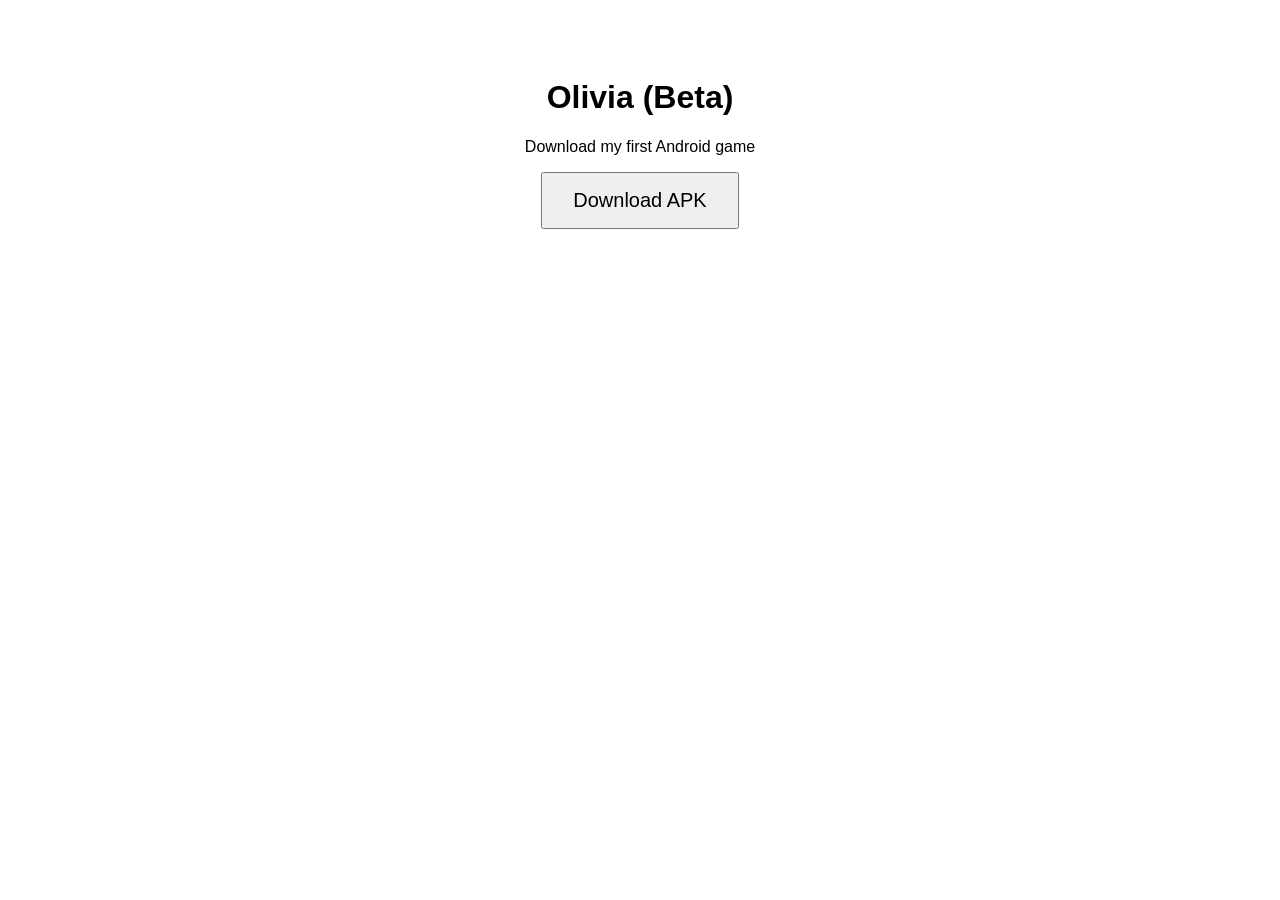
==== index.html @ 300597ec "Add initial index.html for Olivia game download this is my first android game and you playing and gi" ====
<!DOCTYPE html>
<html>
<head>
  <title>Olivia – Download</title>
</head>
<body style="font-family: Arial; text-align: center; padding: 50px;">
  <h1>Olivia (Beta)</h1>
  <p>Download my first Android game</p>

  <a href="https://github.com/ANSAH77/Olivia-Beta1.01.">
    <button style="font-size: 20px; padding: 15px 30px;">
      Download APK
    </button>
  </a>
</body>
</html>
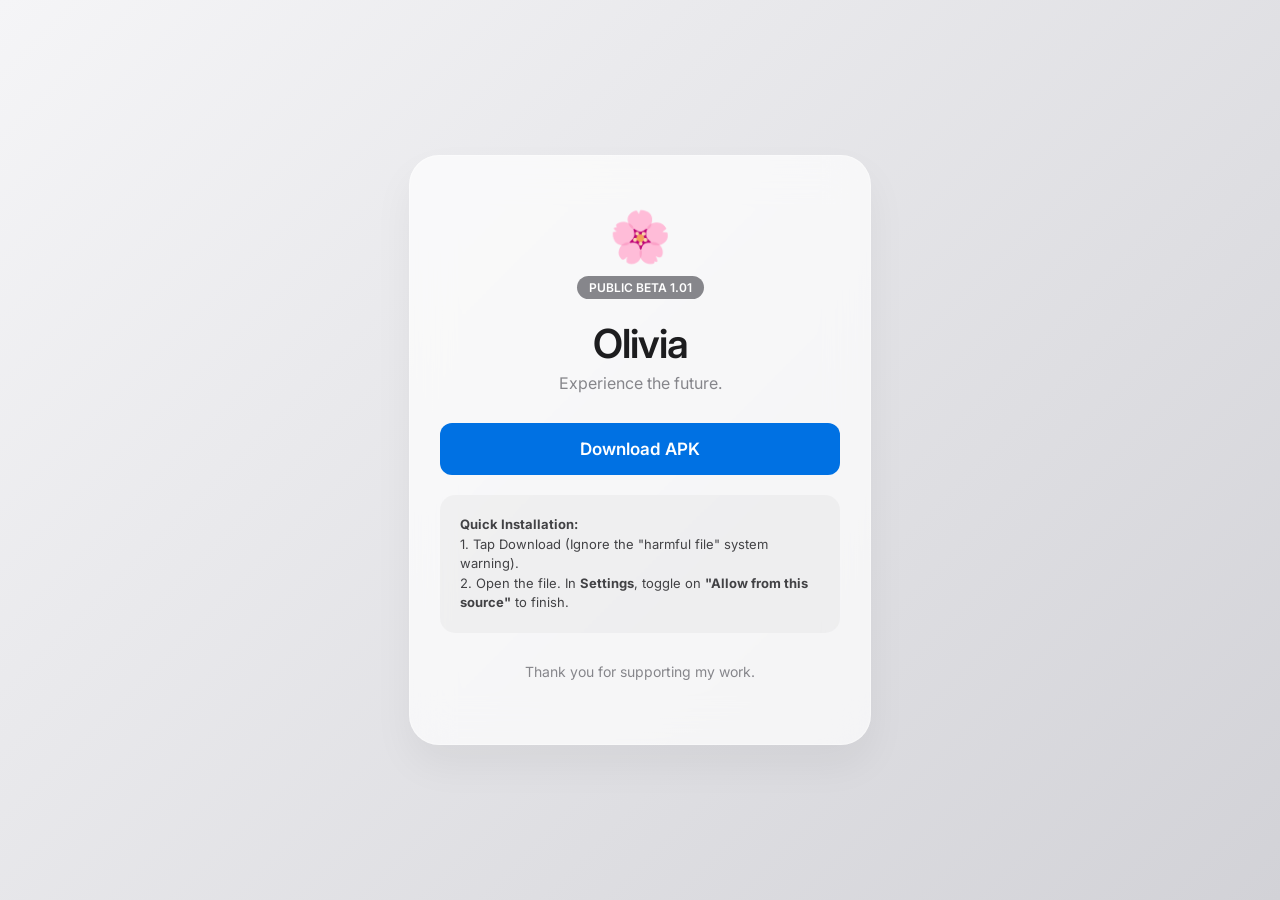
==== commit b4decee5: "Update index.html" ====
--- a/index.html
+++ b/index.html
@@ -1,16 +1,71 @@
 <!DOCTYPE html>
-<html>
+<html lang="en">
 <head>
-  <title>Olivia – Download</title>
+    <meta charset="UTF-8">
+    <meta name="viewport" content="width=device-width, initial-scale=1.0">
+    <title>Olivia | Public Beta 1.01</title>
+    <link href="https://fonts.googleapis.com/css2?family=Inter:wght@300;400;600&display=swap" rel="stylesheet">
+    <style>
+        :root { --apple-blue: #0071e3; --glass: rgba(255, 255, 255, 0.7); }
+        body { 
+            margin: 0; padding: 0; font-family: 'Inter', sans-serif; 
+            background: linear-gradient(135deg, #f5f5f7 0%, #d2d2d7 100%);
+            display: flex; justify-content: center; align-items: center; min-height: 100vh;
+            color: #1d1d1f;
+        }
+        .apple-card {
+            background: var(--glass);
+            backdrop-filter: blur(20px);
+            -webkit-backdrop-filter: blur(20px);
+            border-radius: 30px;
+            padding: 50px 30px;
+            width: 90%; max-width: 400px;
+            box-shadow: 0 20px 40px rgba(0,0,0,0.05);
+            border: 1px solid rgba(255,255,255,0.3);
+            text-align: center;
+        }
+        .logo-placeholder { font-size: 50px; margin-bottom: 10px; }
+        h1 { font-size: 40px; font-weight: 600; margin: 0; letter-spacing: -1px; }
+        .beta-badge { 
+            display: inline-block; background: #86868b; color: white; 
+            font-size: 12px; padding: 4px 12px; border-radius: 20px; 
+            margin-bottom: 20px; text-transform: uppercase; font-weight: 600;
+        }
+        .download-btn {
+            display: block; background: var(--apple-blue); color: white;
+            text-decoration: none; padding: 16px; border-radius: 12px;
+            font-weight: 600; font-size: 17px; margin: 30px 0 20px;
+            transition: all 0.3s ease;
+        }
+        .download-btn:hover { background: #0077ed; transform: scale(1.02); }
+        .instruction-box {
+            text-align: left; background: rgba(0,0,0,0.03); 
+            padding: 20px; border-radius: 15px; font-size: 13px; color: #424245;
+            line-height: 1.5;
+        }
+        .thanks { margin-top: 30px; font-size: 14px; color: #86868b; }
+    </style>
 </head>
-<body style="font-family: Arial; text-align: center; padding: 50px;">
-  <h1>Olivia (Beta)</h1>
-  <p>Download my first Android game</p>
+<body>
 
-  <a href="https://github.com/ANSAH77/Olivia-Beta1.01.">
-    <button style="font-size: 20px; padding: 15px 30px;">
-      Download APK
-    </button>
-  </a>
+<div class="apple-card">
+    <div class="logo-placeholder">🌸</div>
+    <div class="beta-badge">Public Beta 1.01</div>
+    <h1>Olivia</h1>
+    <p style="color: #86868b; margin-top: 5px;">Experience the future.</p>
+
+    <a href="https://github.com/ANSAH77/Olivia-Beta1.01/releases/latest/download/Olivia.apk" class="download-btn">
+        Download APK
+    </a>
+
+    <div class="instruction-box">
+        <b>Quick Installation:</b><br>
+        1. Tap Download (Ignore the "harmful file" system warning).<br>
+        2. Open the file. In <b>Settings</b>, toggle on <b>"Allow from this source"</b> to finish.
+    </div>
+
+    <p class="thanks">Thank you for supporting my work.</p>
+</div>
+
 </body>
 </html>
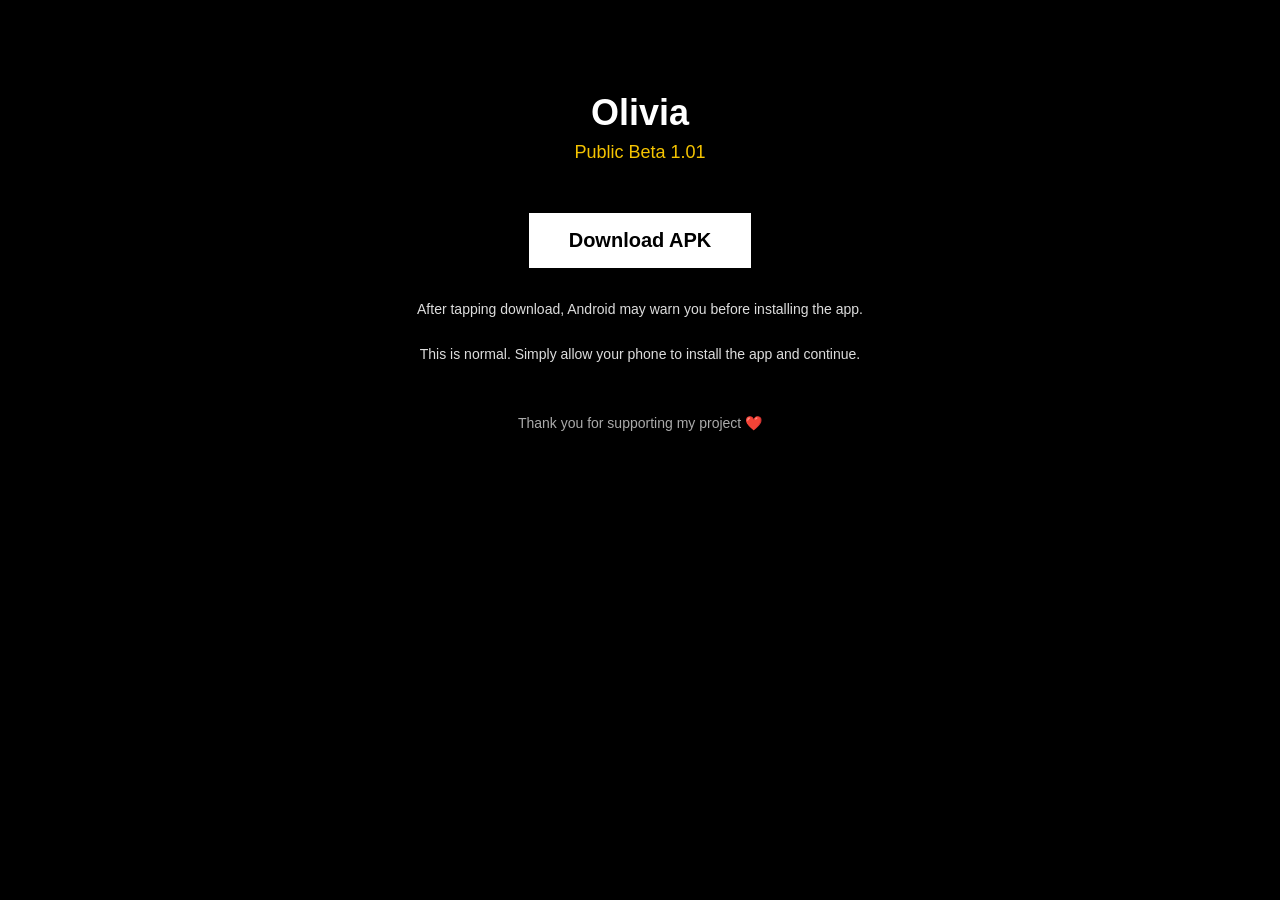
==== commit 83d4e9bd: "Revamp Olivia download page layout and styles Updated the HTML structure and styles for the Olivia d" ====
--- a/index.html
+++ b/index.html
@@ -1,71 +1,86 @@
 <!DOCTYPE html>
 <html lang="en">
 <head>
-    <meta charset="UTF-8">
-    <meta name="viewport" content="width=device-width, initial-scale=1.0">
-    <title>Olivia | Public Beta 1.01</title>
-    <link href="https://fonts.googleapis.com/css2?family=Inter:wght@300;400;600&display=swap" rel="stylesheet">
-    <style>
-        :root { --apple-blue: #0071e3; --glass: rgba(255, 255, 255, 0.7); }
-        body { 
-            margin: 0; padding: 0; font-family: 'Inter', sans-serif; 
-            background: linear-gradient(135deg, #f5f5f7 0%, #d2d2d7 100%);
-            display: flex; justify-content: center; align-items: center; min-height: 100vh;
-            color: #1d1d1f;
-        }
-        .apple-card {
-            background: var(--glass);
-            backdrop-filter: blur(20px);
-            -webkit-backdrop-filter: blur(20px);
-            border-radius: 30px;
-            padding: 50px 30px;
-            width: 90%; max-width: 400px;
-            box-shadow: 0 20px 40px rgba(0,0,0,0.05);
-            border: 1px solid rgba(255,255,255,0.3);
-            text-align: center;
-        }
-        .logo-placeholder { font-size: 50px; margin-bottom: 10px; }
-        h1 { font-size: 40px; font-weight: 600; margin: 0; letter-spacing: -1px; }
-        .beta-badge { 
-            display: inline-block; background: #86868b; color: white; 
-            font-size: 12px; padding: 4px 12px; border-radius: 20px; 
-            margin-bottom: 20px; text-transform: uppercase; font-weight: 600;
-        }
-        .download-btn {
-            display: block; background: var(--apple-blue); color: white;
-            text-decoration: none; padding: 16px; border-radius: 12px;
-            font-weight: 600; font-size: 17px; margin: 30px 0 20px;
-            transition: all 0.3s ease;
-        }
-        .download-btn:hover { background: #0077ed; transform: scale(1.02); }
-        .instruction-box {
-            text-align: left; background: rgba(0,0,0,0.03); 
-            padding: 20px; border-radius: 15px; font-size: 13px; color: #424245;
-            line-height: 1.5;
-        }
-        .thanks { margin-top: 30px; font-size: 14px; color: #86868b; }
-    </style>
+  <meta charset="UTF-8">
+  <title>Olivia – Download</title>
+
+  <style>
+    body {
+      background-color: #000;
+      color: #fff;
+      font-family: Arial, Helvetica, sans-serif;
+      text-align: center;
+      padding: 60px 20px;
+    }
+
+    h1 {
+      font-size: 36px;
+      margin-bottom: 10px;
+    }
+
+    h1 span {
+      font-weight: normal;
+      font-size: 18px;
+      color: #f5c400;
+      display: block;
+      margin-top: 8px;
+    }
+
+    .download-btn {
+      margin-top: 40px;
+      padding: 16px 40px;
+      font-size: 20px;
+      background-color: #fff;
+      color: #000;
+      border: none;
+      cursor: pointer;
+      font-weight: bold;
+    }
+
+    .download-btn:hover {
+      background-color: #f5c400;
+      color: #000;
+    }
+
+    .notice {
+      max-width: 480px;
+      margin: 30px auto;
+      font-size: 14px;
+      color: #ddd;
+      line-height: 1.6;
+    }
+
+    .footer {
+      margin-top: 50px;
+      font-size: 14px;
+      color: #aaa;
+    }
+  </style>
 </head>
+
 <body>
 
-<div class="apple-card">
-    <div class="logo-placeholder">🌸</div>
-    <div class="beta-badge">Public Beta 1.01</div>
-    <h1>Olivia</h1>
-    <p style="color: #86868b; margin-top: 5px;">Experience the future.</p>
+  <h1>
+    <strong>Olivia</strong>
+    <span>Public Beta 1.01</span>
+  </h1>
 
-    <a href="https://github.com/ANSAH77/Olivia-Beta1.01/releases/latest/download/Olivia.apk" class="download-btn">
-        Download APK
-    </a>
+  <!-- 🔽 DIRECT DOWNLOAD LINK HERE -->
+  <a href="https://github.com/ANSAH77/Olivia-Beta1.01/releases/download/v1.01/Olivia.apk?raw=true">
+    <button class="download-btn">
+      Download APK
+    </button>
+  </a>
 
-    <div class="instruction-box">
-        <b>Quick Installation:</b><br>
-        1. Tap Download (Ignore the "harmful file" system warning).<br>
-        2. Open the file. In <b>Settings</b>, toggle on <b>"Allow from this source"</b> to finish.
-    </div>
+  <div class="notice">
+    After tapping download, Android may warn you before installing the app.
+    <br><br>
+    This is normal. Simply allow your phone to install the app and continue.
+  </div>
 
-    <p class="thanks">Thank you for supporting my work.</p>
-</div>
+  <div class="footer">
+    Thank you for supporting my project ❤️
+  </div>
 
 </body>
 </html>
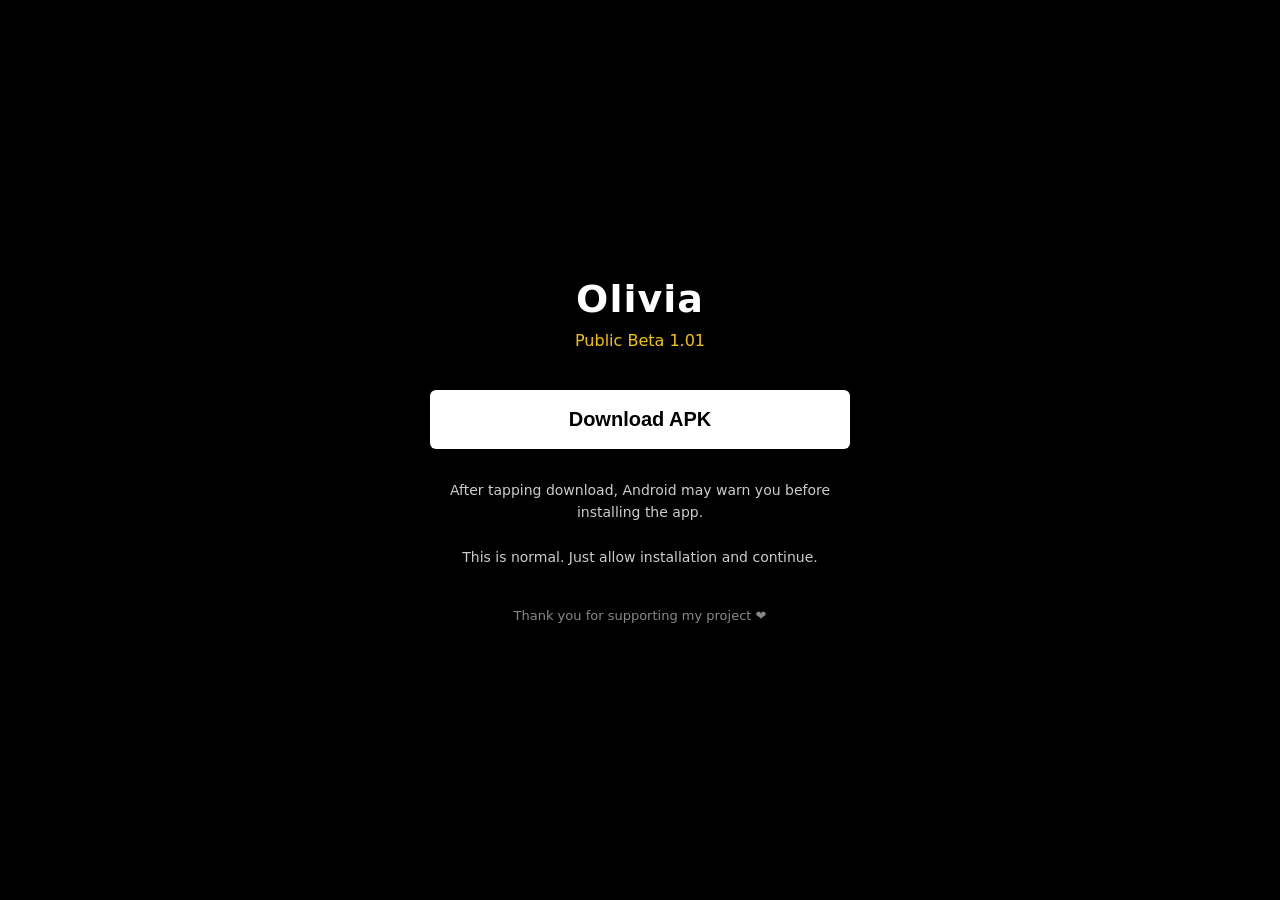
==== commit fc3f1ac2: "Refactor index.html for layout and styling updates" ====
--- a/index.html
+++ b/index.html
@@ -2,84 +2,94 @@
 <html lang="en">
 <head>
   <meta charset="UTF-8">
+  <meta name="viewport" content="width=device-width, initial-scale=1.0">
   <title>Olivia – Download</title>
 
   <style>
     body {
-      background-color: #000;
+      margin: 0;
+      padding: 0;
+      background: #000;
       color: #fff;
-      font-family: Arial, Helvetica, sans-serif;
+      font-family: system-ui, Arial, sans-serif;
+      display: flex;
+      justify-content: center;
+      align-items: center;
+      min-height: 100vh;
+    }
+
+    .container {
+      width: 100%;
+      max-width: 420px;
+      padding: 40px 20px;
       text-align: center;
-      padding: 60px 20px;
     }
 
     h1 {
-      font-size: 36px;
-      margin-bottom: 10px;
+      margin: 0;
+      font-size: 38px;
+      font-weight: 800;
+      letter-spacing: 1px;
     }
 
-    h1 span {
-      font-weight: normal;
-      font-size: 18px;
-      color: #f5c400;
-      display: block;
-      margin-top: 8px;
+    .version {
+      margin-top: 10px;
+      font-size: 16px;
+      color: #f5c400; /* yellow */
     }
 
     .download-btn {
       margin-top: 40px;
-      padding: 16px 40px;
+      width: 100%;
+      padding: 18px;
       font-size: 20px;
-      background-color: #fff;
+      font-weight: bold;
+      background: #fff;
       color: #000;
       border: none;
+      border-radius: 6px;
       cursor: pointer;
-      font-weight: bold;
     }
 
-    .download-btn:hover {
-      background-color: #f5c400;
-      color: #000;
+    .download-btn:active {
+      background: #f5c400;
     }
 
     .notice {
-      max-width: 480px;
-      margin: 30px auto;
+      margin-top: 30px;
       font-size: 14px;
-      color: #ddd;
       line-height: 1.6;
+      color: #ccc;
     }
 
     .footer {
-      margin-top: 50px;
-      font-size: 14px;
-      color: #aaa;
+      margin-top: 40px;
+      font-size: 13px;
+      color: #888;
     }
   </style>
 </head>
 
 <body>
 
-  <h1>
-    <strong>Olivia</strong>
-    <span>Public Beta 1.01</span>
-  </h1>
+  <div class="container">
 
-  <!-- 🔽 DIRECT DOWNLOAD LINK HERE -->
-  <a href="https://github.com/ANSAH77/Olivia-Beta1.01/releases/download/v1.01/Olivia.apk?raw=true">
-    <button class="download-btn">
-      Download APK
-    </button>
-  </a>
+    <h1>Olivia</h1>
+    <div class="version">Public Beta 1.01</div>
 
-  <div class="notice">
-    After tapping download, Android may warn you before installing the app.
-    <br><br>
-    This is normal. Simply allow your phone to install the app and continue.
-  </div>
+    <a href="https://github.com/ANSAH77/Olivia-Beta1.01/releases/download/v1.01/Olive.Beta.1.01.apk">
+      <button class="download-btn">Download APK</button>
+    </a>
 
-  <div class="footer">
-    Thank you for supporting my project ❤️
+    <div class="notice">
+      After tapping download, Android may warn you before installing the app.<br><br>
+      This is normal. Just allow installation and continue.
+    </div>
+
+    <div class="footer">
+      Thank you for supporting my project ❤️
+    </div>
+
   </div>
 
 </body>
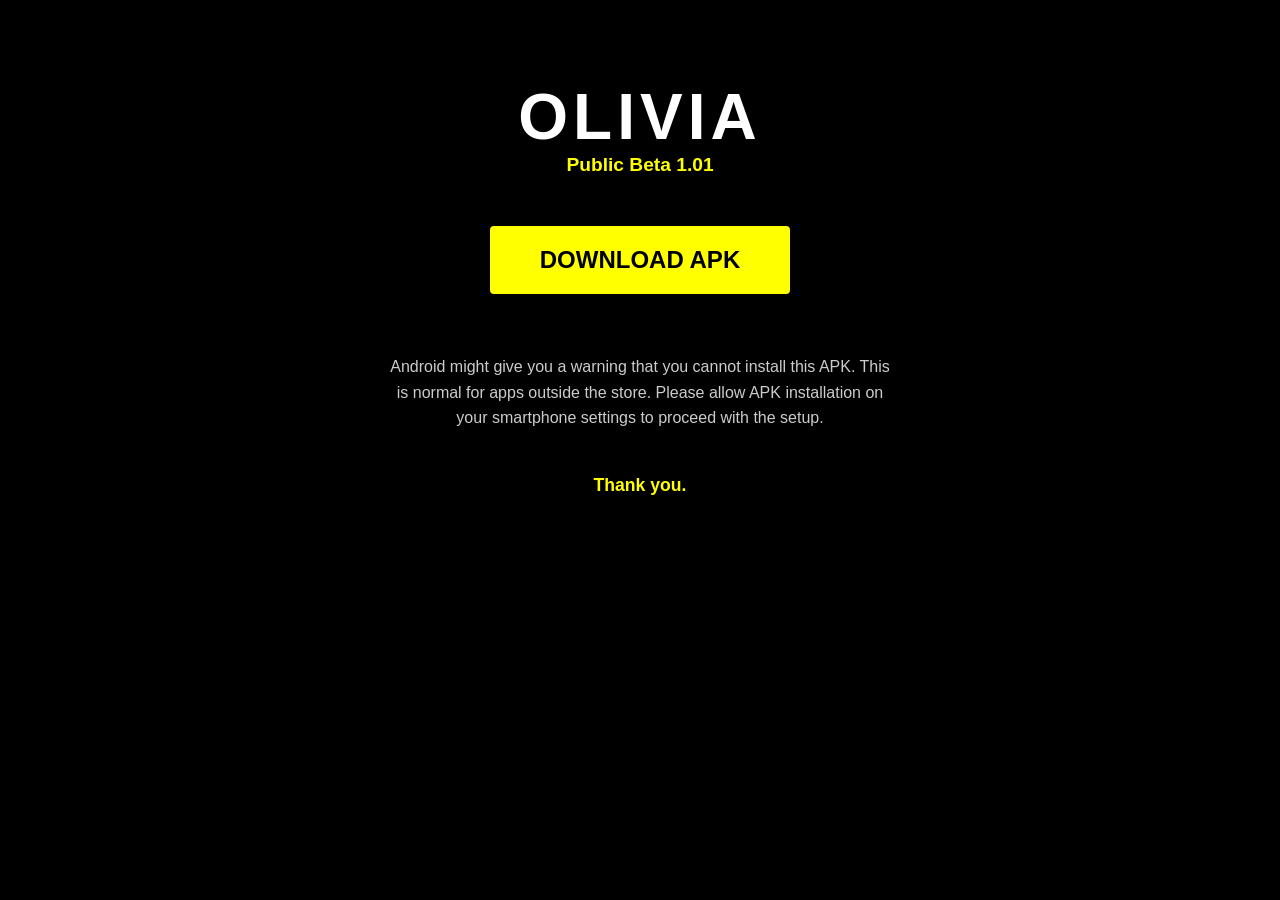
==== commit 5a6656bb: "Revamp index.html for Olivia Beta 1.01" ====
--- a/index.html
+++ b/index.html
@@ -1,96 +1,78 @@
 <!DOCTYPE html>
 <html lang="en">
 <head>
-  <meta charset="UTF-8">
-  <meta name="viewport" content="width=device-width, initial-scale=1.0">
-  <title>Olivia – Download</title>
-
-  <style>
-    body {
-      margin: 0;
-      padding: 0;
-      background: #000;
-      color: #fff;
-      font-family: system-ui, Arial, sans-serif;
-      display: flex;
-      justify-content: center;
-      align-items: center;
-      min-height: 100vh;
-    }
-
-    .container {
-      width: 100%;
-      max-width: 420px;
-      padding: 40px 20px;
-      text-align: center;
-    }
-
-    h1 {
-      margin: 0;
-      font-size: 38px;
-      font-weight: 800;
-      letter-spacing: 1px;
-    }
-
-    .version {
-      margin-top: 10px;
-      font-size: 16px;
-      color: #f5c400; /* yellow */
-    }
-
-    .download-btn {
-      margin-top: 40px;
-      width: 100%;
-      padding: 18px;
-      font-size: 20px;
-      font-weight: bold;
-      background: #fff;
-      color: #000;
-      border: none;
-      border-radius: 6px;
-      cursor: pointer;
-    }
-
-    .download-btn:active {
-      background: #f5c400;
-    }
-
-    .notice {
-      margin-top: 30px;
-      font-size: 14px;
-      line-height: 1.6;
-      color: #ccc;
-    }
-
-    .footer {
-      margin-top: 40px;
-      font-size: 13px;
-      color: #888;
-    }
-  </style>
+    <meta charset="UTF-8">
+    <meta name="viewport" content="width=device-width, initial-scale=1.0">
+    <title>Olivia Beta 1.01</title>
+    <style>
+        body {
+            background-color: #000000;
+            color: #ffffff;
+            font-family: Arial, sans-serif;
+            text-align: center;
+            padding: 80px 20px;
+            margin: 0;
+        }
+        h1 {
+            font-size: 4rem;
+            margin: 0;
+            letter-spacing: 5px;
+            text-transform: uppercase;
+        }
+        .specifications {
+            color: #ffff00;
+            font-size: 1.2rem;
+            margin-bottom: 50px;
+            font-weight: bold;
+        }
+        .download-btn {
+            background-color: #ffff00;
+            color: #000000;
+            padding: 20px 50px;
+            text-decoration: none;
+            font-weight: bold;
+            font-size: 1.5rem;
+            border-radius: 4px;
+            display: inline-block;
+            transition: 0.3s;
+        }
+        .download-btn:hover {
+            background-color: #ffffff;
+        }
+        .notice-container {
+            margin-top: 60px;
+            max-width: 500px;
+            margin-left: auto;
+            margin-right: auto;
+            line-height: 1.6;
+        }
+        .notice-text {
+            color: #cccccc;
+            font-size: 1rem;
+        }
+        .thank-you {
+            margin-top: 40px;
+            color: #ffff00;
+            font-size: 1.1rem;
+            font-weight: bold;
+        }
+    </style>
 </head>
-
 <body>
 
-  <div class="container">
+    <h1>OLIVIA</h1>
+    <div class="specifications">Public Beta 1.01</div>
 
-    <h1>Olivia</h1>
-    <div class="version">Public Beta 1.01</div>
+    <a href="https://github.com/ANSAH77/olivia-beta/releases/download/v1.0/Olive_Beta_1.01.apk" class="download-btn">DOWNLOAD APK</a>
 
-    <a href="https://github.com/ANSAH77/Olivia-Beta1.01/releases/download/v1.01/Olive.Beta.1.01.apk">
-      <button class="download-btn">Download APK</button>
-    </a>
-
-    <div class="notice">
-      After tapping download, Android may warn you before installing the app.<br><br>
-      This is normal. Just allow installation and continue.
+    <div class="notice-container">
+        <p class="notice-text">
+            Android might give you a warning that you cannot install this APK. 
+            This is normal for apps outside the store. 
+            Please allow APK installation on your smartphone settings to proceed with the setup.
+        </p>
+        <div class="thank-you">Thank you.</div>
     </div>
-
-    <div class="footer">
-      Thank you for supporting my project ❤️
-    </div>
-
-  </div>
 
 </body>
 </html>
